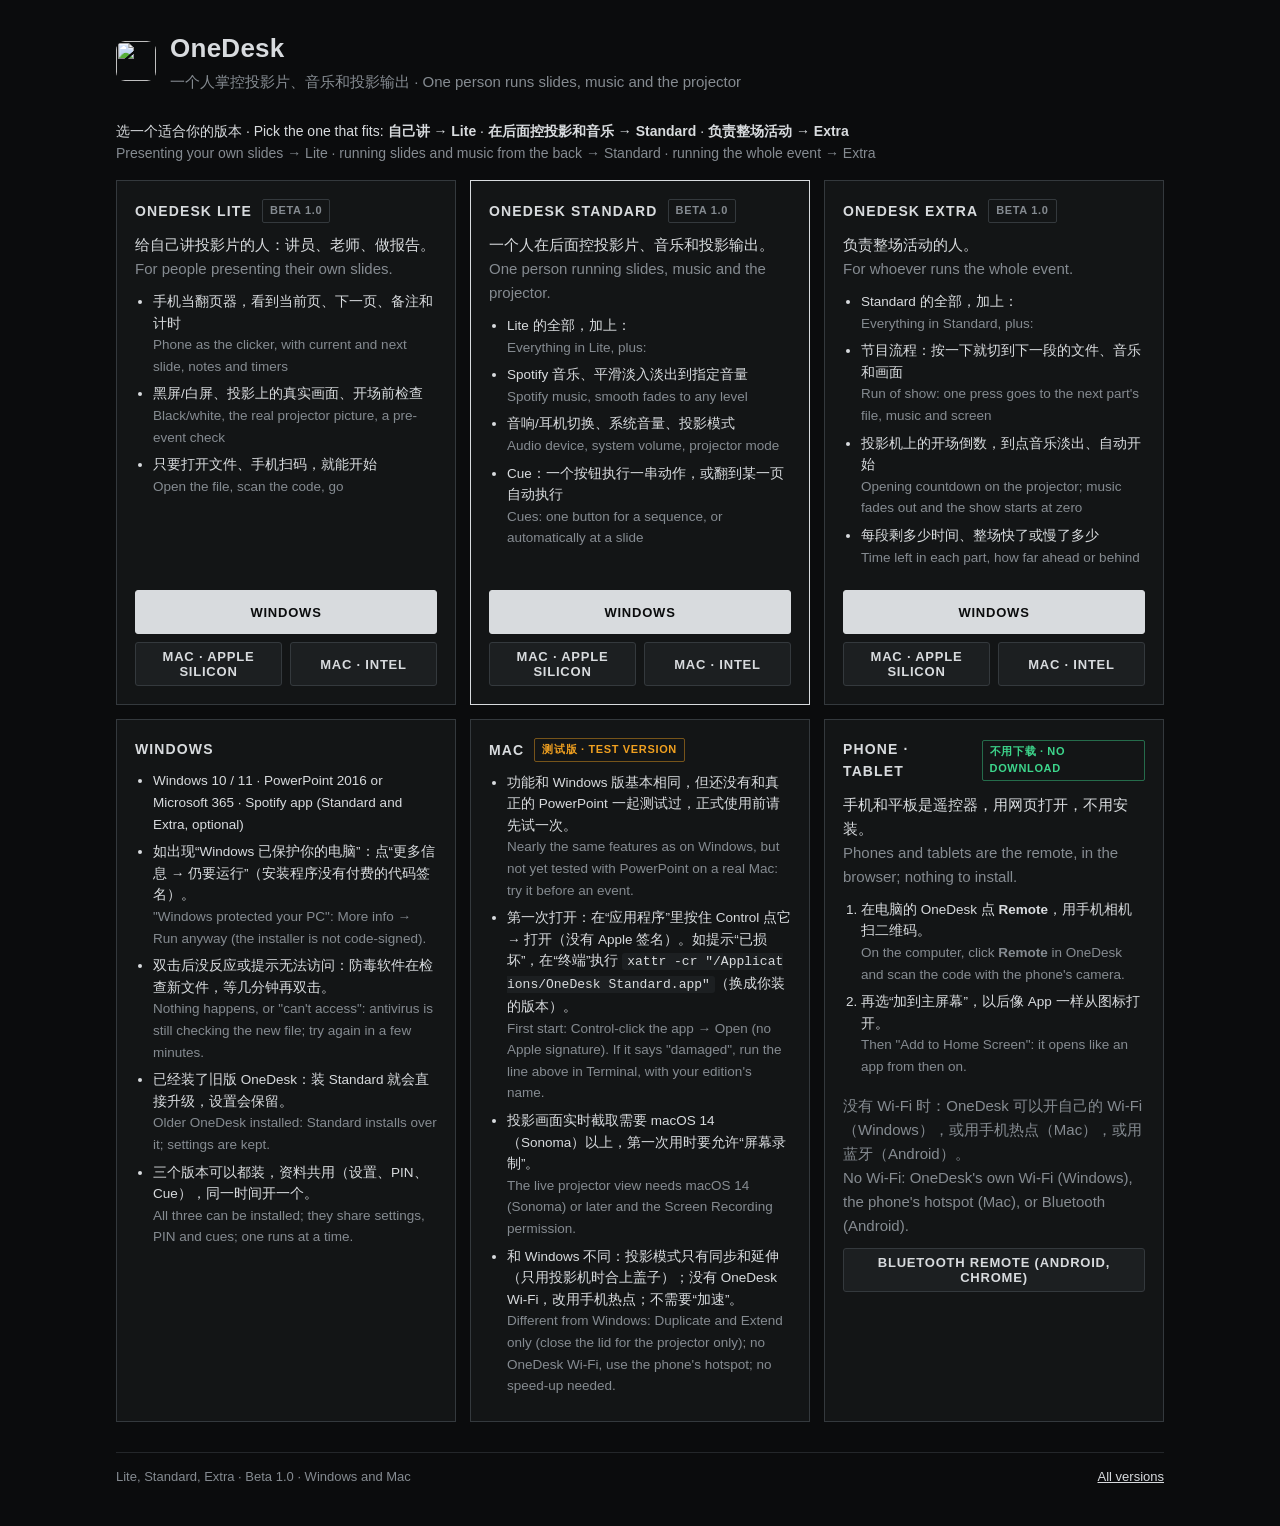
==== index.html @ e912116c "Download page: three editions (Lite, Standard, Extra), Beta 1.0, fixed links to the downloads releas" ====
<!doctype html>
<html lang="zh-Hans">
<head>
  <meta charset="utf-8">
  <meta name="viewport" content="width=device-width, initial-scale=1, viewport-fit=cover">
  <meta name="theme-color" content="#0b0c0d">
  <title>OneDesk · Download</title>
  <meta name="description" content="OneDesk: one person runs PowerPoint, music and the projector from one console. Three editions (Lite, Standard, Extra) for Windows and Mac; phones are the remote.">
  <link rel="icon" type="image/png" href="icons/favicon.png">
  <link rel="apple-touch-icon" href="icons/apple-touch-icon.png">
  <link rel="stylesheet" href="site.css">
</head>
<body>
  <header class="top">
    <img src="icons/icon-192.png" alt="" width="40" height="40">
    <div>
      <h1>OneDesk</h1>
      <p class="dim">一个人掌控投影片、音乐和投影输出 · One person runs slides, music and the projector</p>
    </div>
  </header>

  <main>
    <p class="pick">选一个适合你的版本 · Pick the one that fits: <b>自己讲 → Lite</b> · <b>在后面控投影和音乐 → Standard</b> · <b>负责整场活动 → Extra</b><br>
      <span class="dim">Presenting your own slides → Lite · running slides and music from the back → Standard · running the whole event → Extra</span></p>

    <!-- Fixed links: the "downloads" release always holds each edition's newest files. -->
    <section class="cards three">
      <article class="card">
        <div class="card-h"><h2>OneDesk Lite</h2><span class="tag">Beta 1.0</span></div>
        <p>给自己讲投影片的人：讲员、老师、做报告。<br><span class="dim">For people presenting their own slides.</span></p>
        <ul>
          <li>手机当翻页器，看到当前页、下一页、备注和计时<br><span class="dim">Phone as the clicker, with current and next slide, notes and timers</span></li>
          <li>黑屏/白屏、投影上的真实画面、开场前检查<br><span class="dim">Black/white, the real projector picture, a pre-event check</span></li>
          <li>只要打开文件、手机扫码，就能开始<br><span class="dim">Open the file, scan the code, go</span></li>
        </ul>
        <div class="dl">
          <a class="btn primary" href="https://github.com/ngxu/onedesk/releases/download/downloads/OneDesk-Lite-Setup-Windows.exe">Windows</a>
          <div class="two">
            <a class="btn" href="https://github.com/ngxu/onedesk/releases/download/downloads/OneDesk-Lite-Mac-AppleSilicon.dmg">Mac · Apple silicon</a>
            <a class="btn" href="https://github.com/ngxu/onedesk/releases/download/downloads/OneDesk-Lite-Mac-Intel.dmg">Mac · Intel</a>
          </div>
        </div>
      </article>

      <article class="card main">
        <div class="card-h"><h2>OneDesk Standard</h2><span class="tag">Beta 1.0</span></div>
        <p>一个人在后面控投影片、音乐和投影输出。<br><span class="dim">One person running slides, music and the projector.</span></p>
        <ul>
          <li>Lite 的全部，加上：<br><span class="dim">Everything in Lite, plus:</span></li>
          <li>Spotify 音乐、平滑淡入淡出到指定音量<br><span class="dim">Spotify music, smooth fades to any level</span></li>
          <li>音响/耳机切换、系统音量、投影模式<br><span class="dim">Audio device, system volume, projector mode</span></li>
          <li>Cue：一个按钮执行一串动作，或翻到某一页自动执行<br><span class="dim">Cues: one button for a sequence, or automatically at a slide</span></li>
        </ul>
        <div class="dl">
          <a class="btn primary" href="https://github.com/ngxu/onedesk/releases/download/downloads/OneDesk-Standard-Setup-Windows.exe">Windows</a>
          <div class="two">
            <a class="btn" href="https://github.com/ngxu/onedesk/releases/download/downloads/OneDesk-Standard-Mac-AppleSilicon.dmg">Mac · Apple silicon</a>
            <a class="btn" href="https://github.com/ngxu/onedesk/releases/download/downloads/OneDesk-Standard-Mac-Intel.dmg">Mac · Intel</a>
          </div>
        </div>
      </article>

      <article class="card">
        <div class="card-h"><h2>OneDesk Extra</h2><span class="tag">Beta 1.0</span></div>
        <p>负责整场活动的人。<br><span class="dim">For whoever runs the whole event.</span></p>
        <ul>
          <li>Standard 的全部，加上：<br><span class="dim">Everything in Standard, plus:</span></li>
          <li>节目流程：按一下就切到下一段的文件、音乐和画面<br><span class="dim">Run of show: one press goes to the next part's file, music and screen</span></li>
          <li>投影机上的开场倒数，到点音乐淡出、自动开始<br><span class="dim">Opening countdown on the projector; music fades out and the show starts at zero</span></li>
          <li>每段剩多少时间、整场快了或慢了多少<br><span class="dim">Time left in each part, how far ahead or behind</span></li>
        </ul>
        <div class="dl">
          <a class="btn primary" href="https://github.com/ngxu/onedesk/releases/download/downloads/OneDesk-Extra-Setup-Windows.exe">Windows</a>
          <div class="two">
            <a class="btn" href="https://github.com/ngxu/onedesk/releases/download/downloads/OneDesk-Extra-Mac-AppleSilicon.dmg">Mac · Apple silicon</a>
            <a class="btn" href="https://github.com/ngxu/onedesk/releases/download/downloads/OneDesk-Extra-Mac-Intel.dmg">Mac · Intel</a>
          </div>
        </div>
      </article>
    </section>

    <section class="cards notes">
      <article class="card">
        <div class="card-h"><h2>Windows</h2></div>
        <ul>
          <li>Windows 10 / 11 · PowerPoint 2016 or Microsoft 365 · Spotify app (Standard and Extra, optional)</li>
          <li>如出现“Windows 已保护你的电脑”：点“更多信息 → 仍要运行”（安装程序没有付费的代码签名）。<br><span class="dim">"Windows protected your PC": More info → Run anyway (the installer is not code-signed).</span></li>
          <li>双击后没反应或提示无法访问：防毒软件在检查新文件，等几分钟再双击。<br><span class="dim">Nothing happens, or "can't access": antivirus is still checking the new file; try again in a few minutes.</span></li>
          <li>已经装了旧版 OneDesk：装 Standard 就会直接升级，设置会保留。<br><span class="dim">Older OneDesk installed: Standard installs over it; settings are kept.</span></li>
          <li>三个版本可以都装，资料共用（设置、PIN、Cue），同一时间开一个。<br><span class="dim">All three can be installed; they share settings, PIN and cues; one runs at a time.</span></li>
        </ul>
      </article>

      <article class="card">
        <div class="card-h"><h2>Mac</h2><span class="tag warn">测试版 · Test version</span></div>
        <ul>
          <li>功能和 Windows 版基本相同，但还没有和真正的 PowerPoint 一起测试过，正式使用前请先试一次。<br><span class="dim">Nearly the same features as on Windows, but not yet tested with PowerPoint on a real Mac: try it before an event.</span></li>
          <li>第一次打开：在“应用程序”里按住 Control 点它 → 打开（没有 Apple 签名）。如提示“已损坏”，在“终端”执行 <code>xattr -cr "/Applications/OneDesk Standard.app"</code>（换成你装的版本）。<br><span class="dim">First start: Control-click the app → Open (no Apple signature). If it says "damaged", run the line above in Terminal, with your edition's name.</span></li>
          <li>投影画面实时截取需要 macOS 14（Sonoma）以上，第一次用时要允许“屏幕录制”。<br><span class="dim">The live projector view needs macOS 14 (Sonoma) or later and the Screen Recording permission.</span></li>
          <li>和 Windows 不同：投影模式只有同步和延伸（只用投影机时合上盖子）；没有 OneDesk Wi-Fi，改用手机热点；不需要“加速”。<br><span class="dim">Different from Windows: Duplicate and Extend only (close the lid for the projector only); no OneDesk Wi-Fi, use the phone's hotspot; no speed-up needed.</span></li>
        </ul>
      </article>

      <article class="card">
        <div class="card-h"><h2>Phone · tablet</h2><span class="tag ok">不用下载 · No download</span></div>
        <p>手机和平板是遥控器，用网页打开，不用安装。<br><span class="dim">Phones and tablets are the remote, in the browser; nothing to install.</span></p>
        <ol>
          <li>在电脑的 OneDesk 点 <b>Remote</b>，用手机相机扫二维码。<br><span class="dim">On the computer, click <b>Remote</b> in OneDesk and scan the code with the phone's camera.</span></li>
          <li>再选“加到主屏幕”，以后像 App 一样从图标打开。<br><span class="dim">Then "Add to Home Screen": it opens like an app from then on.</span></li>
        </ol>
        <p class="dim">没有 Wi-Fi 时：OneDesk 可以开自己的 Wi-Fi（Windows），或用手机热点（Mac），或用蓝牙（Android）。<br>No Wi-Fi: OneDesk's own Wi-Fi (Windows), the phone's hotspot (Mac), or Bluetooth (Android).</p>
        <a class="btn" href="remote/">Bluetooth remote (Android, Chrome)</a>
      </article>
    </section>
  </main>

  <footer>
    <span class="dim">Lite, Standard, Extra · Beta 1.0 · Windows and Mac</span>
    <a href="https://github.com/ngxu/onedesk/releases">All versions</a>
  </footer>
</body>
</html>
---- site.css ----
/* OneDesk download page: the console's look (flat, dark, hairlines). */
:root {
  --bg: #0b0c0d; --surface: #131516; --raise: #1c1f21; --raise-hi: #24282b;
  --line: #24272a; --line-hi: #34393d; --text: #d8dbde; --dim: #858b91;
  --green: #3dd68c; --amber: #f0a020; --red: #e5484d;
  --sans: "Segoe UI", "Helvetica Neue", Arial, "PingFang SC", "Microsoft YaHei UI", sans-serif;
  --mono: "Cascadia Mono", Consolas, "SF Mono", Menlo, monospace;
  color-scheme: dark;
}
* { box-sizing: border-box; }
html, body { margin: 0; background: var(--bg); color: var(--text); font: 15px/1.6 var(--sans); }
body { max-width: 1080px; margin: 0 auto; padding: 28px 16px 40px; }
.dim { color: var(--dim); }
code { font-family: var(--mono); font-size: 13px; background: var(--raise); padding: 1px 5px; border-radius: 3px; word-break: break-all; }

.top { display: flex; gap: 14px; align-items: center; margin-bottom: 26px; }
.top img { border-radius: 9px; flex: none; }
.top h1 { margin: 0; font-size: 26px; letter-spacing: .01em; }
.top p { margin: 0; }

.cards { display: grid; grid-template-columns: 1fr 1fr 1fr; gap: 14px; }
.cards.notes { margin-top: 14px; }
.pick { margin: 0 0 16px; font-size: 14px; }
.card .dl { margin-top: auto; display: flex; flex-direction: column; gap: 8px; padding-top: 6px; }
.card { border: 1px solid var(--line-hi); background: var(--surface); padding: 18px; display: flex; flex-direction: column; gap: 10px; min-width: 0; }
.card.main { border-color: var(--text); }
.card-h { display: flex; align-items: center; gap: 10px; }
.card h2 { margin: 0; font-size: 14px; text-transform: uppercase; letter-spacing: .08em; }
.card p { margin: 0; }
.card ul, .card ol { margin: 0; padding-left: 18px; font-size: 13.5px; }
.card li { margin-bottom: 6px; }
.card .two { display: grid; grid-template-columns: 1fr 1fr; gap: 8px; }

.tag { font-size: 11px; font-weight: 700; padding: 2px 7px; border: 1px solid var(--line-hi); border-radius: 2px; color: var(--dim); text-transform: uppercase; letter-spacing: .06em; }
.tag:empty { display: none; }
.tag.ok { color: var(--green); border-color: rgba(61, 214, 140, .45); }
.tag.warn { color: var(--amber); border-color: rgba(240, 160, 32, .45); }

.btn {
  display: inline-flex; align-items: center; justify-content: center; min-height: 44px; padding: 0 14px;
  background: var(--raise); border: 1px solid var(--line-hi); border-radius: 3px; color: var(--text);
  font: 600 13px var(--sans); text-transform: uppercase; letter-spacing: .06em; text-decoration: none; text-align: center;
}
.btn:hover { background: var(--raise-hi); }
.btn.primary { background: var(--text); border-color: var(--text); color: #0b0c0d; }
.btn.primary:hover { background: #fff; }

.about { margin-top: 30px; }
.about h2 { font-size: 13px; text-transform: uppercase; letter-spacing: .08em; color: var(--dim); margin: 0 0 10px; }
.about .grid { list-style: none; padding: 0; margin: 0; display: grid; grid-template-columns: repeat(auto-fill, minmax(300px, 1fr)); gap: 10px; }
.about .grid li { border-top: 1px solid var(--line); padding-top: 8px; font-size: 14px; }

footer { margin-top: 30px; padding-top: 14px; border-top: 1px solid var(--line); display: flex; justify-content: space-between; gap: 12px; flex-wrap: wrap; font-size: 13px; }
footer a { color: var(--text); }

@media (max-width: 860px) {
  .cards { grid-template-columns: 1fr; }
}
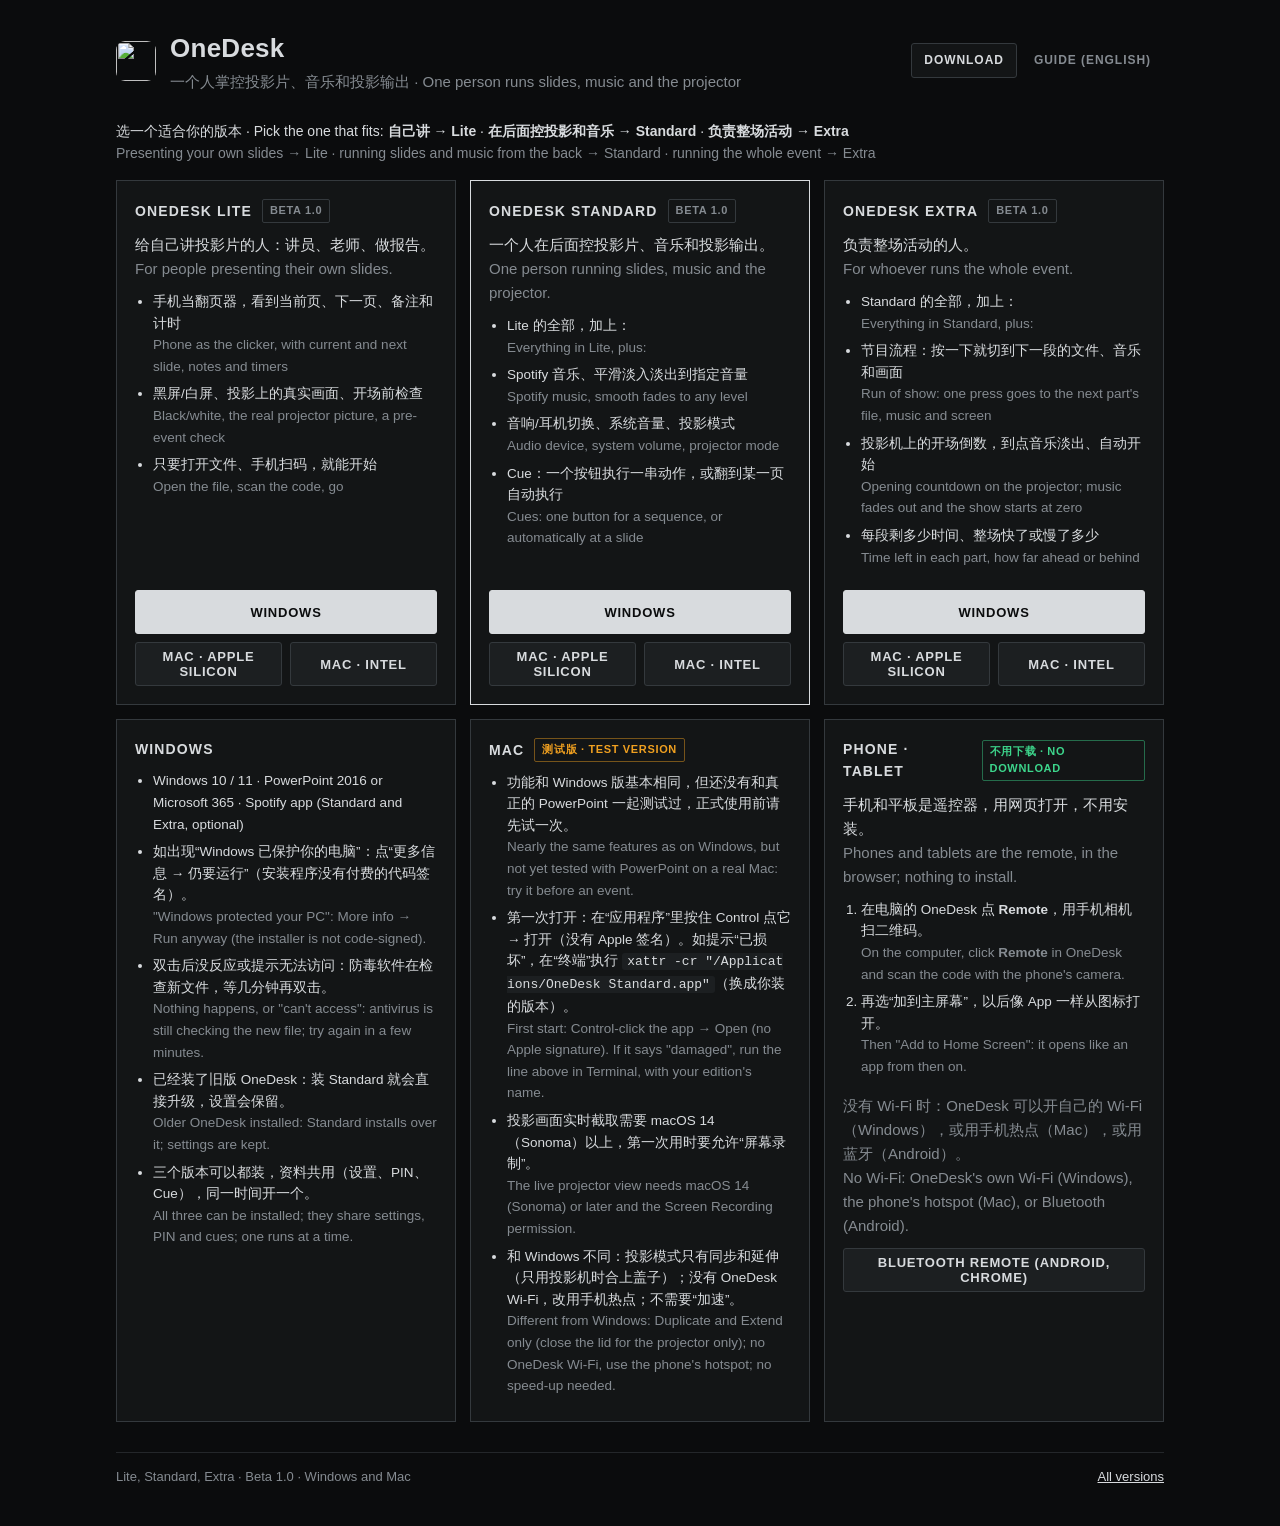
==== commit 46cda085: "English guide with screenshots and the explainer video; Guide link on the download page Co-Authored-" ====
--- a/index.html
+++ b/index.html
@@ -17,6 +17,7 @@
       <h1>OneDesk</h1>
       <p class="dim">一个人掌控投影片、音乐和投影输出 · One person runs slides, music and the projector</p>
     </div>
+    <nav class="topnav"><a href="./" aria-current="page">Download</a><a href="guide/">Guide (English)</a></nav>
   </header>
 
   <main>
--- a/site.css
+++ b/site.css
@@ -56,3 +56,62 @@
 @media (max-width: 860px) {
   .cards { grid-template-columns: 1fr; }
 }
+
+/* ---------- top navigation (download page and guide) ---------- */
+.top { flex-wrap: wrap; }
+.topnav { margin-left: auto; display: flex; gap: 4px; }
+.topnav a {
+  color: var(--dim); text-decoration: none; font-size: 12px; font-weight: 700; text-transform: uppercase; letter-spacing: .08em;
+  padding: 7px 12px; border: 1px solid transparent; border-radius: 3px;
+}
+.topnav a:hover { color: var(--text); border-color: var(--line-hi); }
+.topnav a[aria-current] { color: var(--text); border-color: var(--line-hi); background: var(--surface); }
+
+/* ---------- guide ---------- */
+.guide main { max-width: 1000px; }
+.guide a { color: #9cc8f5; }
+.guide .btn, .guide .topnav a { color: inherit; }
+.guide .btn.primary { color: #0b0c0d; }
+.hero { display: grid; grid-template-columns: 1.4fr 1fr; gap: 22px; align-items: center; margin-bottom: 22px; }
+.hero video { width: 100%; aspect-ratio: 16 / 9; background: #000; border: 1px solid var(--line-hi); display: block; }
+.hero p { margin: 0 0 12px; }
+.lead { font-size: 16.5px; }
+.toc { display: flex; flex-wrap: wrap; gap: 6px; padding: 12px 0 16px; border-bottom: 1px solid var(--line); margin-bottom: 8px; position: sticky; top: 0; background: var(--bg); z-index: 2; }
+.toc a { color: var(--text); text-decoration: none; font-size: 13px; padding: 4px 9px; border: 1px solid var(--line-hi); border-radius: 3px; background: var(--surface); }
+.toc a:hover { border-color: var(--text); }
+.guide section { padding: 26px 0 6px; scroll-margin-top: 64px; }
+.guide h2 { font-size: 20px; margin: 0 0 12px; display: flex; align-items: center; gap: 10px; flex-wrap: wrap; }
+.guide h3 { font-size: 15px; margin: 14px 0 8px; display: flex; align-items: center; gap: 8px; }
+.guide section p { margin: 0 0 12px; }
+.guide section ul, .guide section ol { margin: 0 0 12px; padding-left: 22px; }
+.guide section li { margin-bottom: 6px; }
+.guide figure { margin: 14px 0 16px; }
+.guide figure img { width: 100%; height: auto; display: block; border: 1px solid var(--line-hi); }
+.guide figcaption { font-size: 13px; color: var(--dim); margin-top: 6px; }
+.annotated .shot { position: relative; }
+.pin {
+  position: absolute; transform: translate(-50%, -50%); min-width: 26px; height: 26px; padding: 0 6px;
+  display: grid; place-items: center; border-radius: 13px; background: var(--amber); color: #0b0c0d;
+  font: 700 13px var(--sans); box-shadow: 0 0 0 3px rgba(11, 12, 13, .85);
+}
+.legend { columns: 2; column-gap: 28px; }
+.legend li { break-inside: avoid; }
+.cols { display: grid; grid-template-columns: 1fr 1fr; gap: 26px; }
+.cols.media-right { grid-template-columns: 1fr 280px; align-items: start; }
+.guide figure.phone { margin: 0; }
+.guide figure.phone img { border-radius: 14px; }
+.table-wrap { overflow-x: auto; margin: 6px 0 14px; }
+.guide table { border-collapse: collapse; width: 100%; font-size: 14px; }
+.guide th, .guide td { text-align: left; vertical-align: top; padding: 8px 10px; border-bottom: 1px solid var(--line); }
+.guide th { font-size: 12px; text-transform: uppercase; letter-spacing: .06em; color: var(--dim); border-bottom-color: var(--line-hi); }
+.guide td:first-child { color: var(--dim); }
+.guide table.keys td:first-child { font-family: var(--mono); color: var(--text); white-space: nowrap; width: 40%; }
+.faq dt { font-weight: 700; margin-top: 14px; }
+.faq dd { margin: 4px 0 0; color: var(--text); }
+
+@media (max-width: 860px) {
+  .hero, .cols, .cols.media-right { grid-template-columns: 1fr; }
+  .legend { columns: 1; }
+  .guide figure.phone { max-width: 300px; }
+  .pin { min-width: 20px; height: 20px; font-size: 11px; box-shadow: 0 0 0 2px rgba(11, 12, 13, .85); }
+}
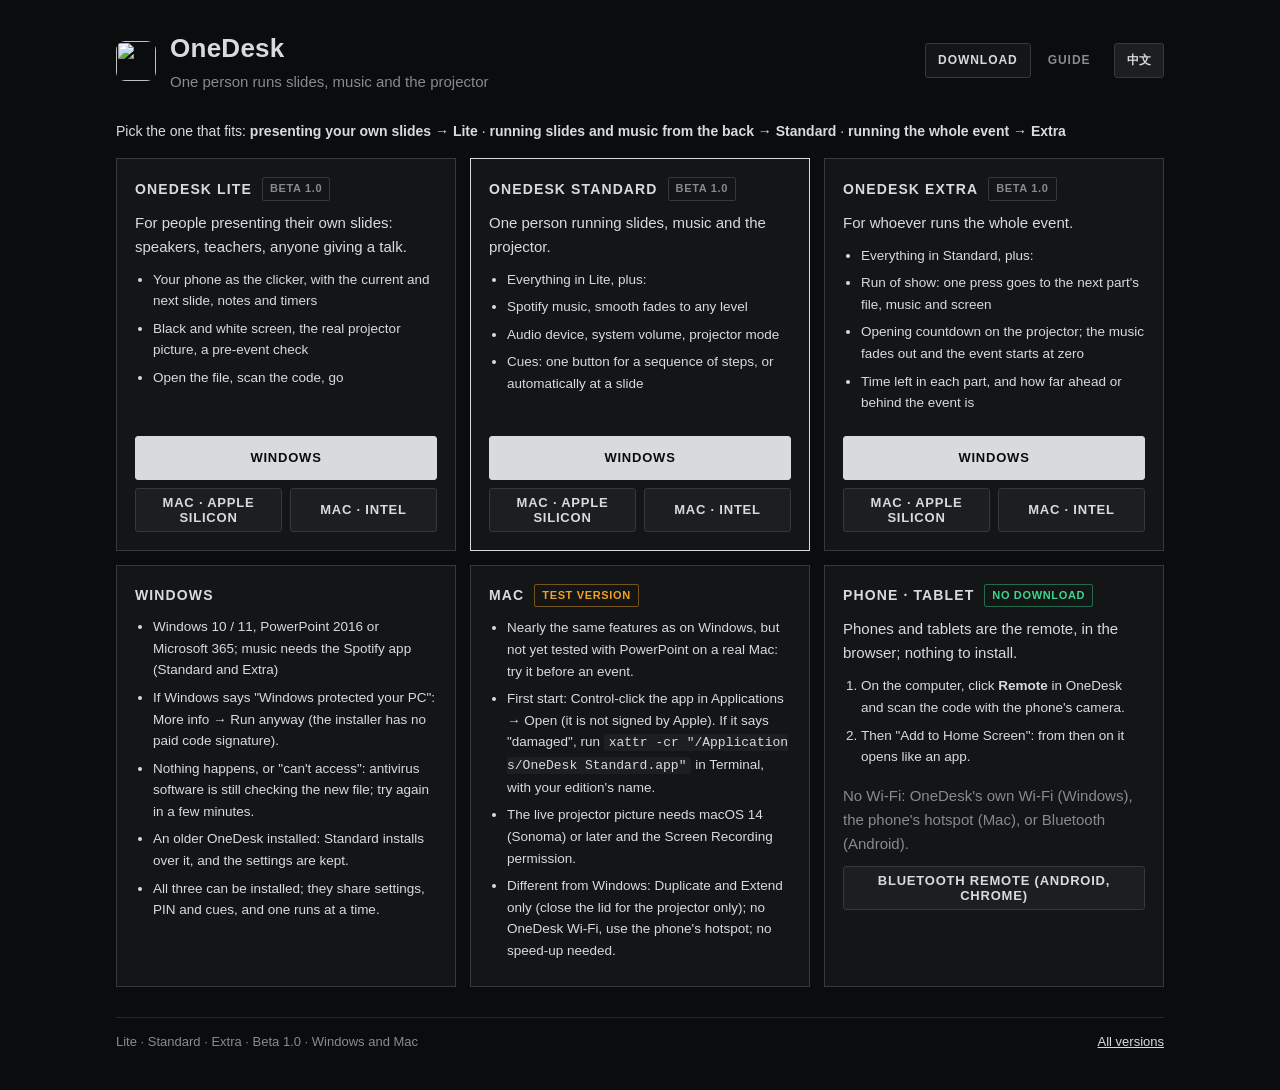
==== commit d8ca0860: "Language button (中文 / English) on the download page and the guide; Chinese guide; phone layout fixes" ====
--- a/index.html
+++ b/index.html
@@ -9,30 +9,37 @@
   <link rel="icon" type="image/png" href="icons/favicon.png">
   <link rel="apple-touch-icon" href="icons/apple-touch-icon.png">
   <link rel="stylesheet" href="site.css">
+  <script src="lang.js"></script>
 </head>
 <body>
   <header class="top">
     <img src="icons/icon-192.png" alt="" width="40" height="40">
     <div>
       <h1>OneDesk</h1>
-      <p class="dim">一个人掌控投影片、音乐和投影输出 · One person runs slides, music and the projector</p>
+      <p class="dim"><span class="zh">一个人掌控投影片、音乐和投影输出</span><span class="en">One person runs slides, music and the projector</span></p>
     </div>
-    <nav class="topnav"><a href="./" aria-current="page">Download</a><a href="guide/">Guide (English)</a></nav>
+    <nav class="topnav">
+      <a href="./" aria-current="page"><span class="zh">下载</span><span class="en">Download</span></a>
+      <a href="guide/" data-guide="guide/"><span class="zh">使用说明</span><span class="en">Guide</span></a>
+      <button class="langbtn" type="button" data-lang-toggle>English</button>
+    </nav>
   </header>
 
   <main>
-    <p class="pick">选一个适合你的版本 · Pick the one that fits: <b>自己讲 → Lite</b> · <b>在后面控投影和音乐 → Standard</b> · <b>负责整场活动 → Extra</b><br>
-      <span class="dim">Presenting your own slides → Lite · running slides and music from the back → Standard · running the whole event → Extra</span></p>
+    <p class="pick">
+      <span class="zh">选一个适合你的版本：<b>自己讲 → Lite</b> · <b>在后面控投影和音乐 → Standard</b> · <b>负责整场活动 → Extra</b></span>
+      <span class="en">Pick the one that fits: <b>presenting your own slides → Lite</b> · <b>running slides and music from the back → Standard</b> · <b>running the whole event → Extra</b></span>
+    </p>
 
     <!-- Fixed links: the "downloads" release always holds each edition's newest files. -->
     <section class="cards three">
       <article class="card">
         <div class="card-h"><h2>OneDesk Lite</h2><span class="tag">Beta 1.0</span></div>
-        <p>给自己讲投影片的人：讲员、老师、做报告。<br><span class="dim">For people presenting their own slides.</span></p>
+        <p><span class="zh">给自己讲投影片的人：讲员、老师、做报告的人。</span><span class="en">For people presenting their own slides: speakers, teachers, anyone giving a talk.</span></p>
         <ul>
-          <li>手机当翻页器，看到当前页、下一页、备注和计时<br><span class="dim">Phone as the clicker, with current and next slide, notes and timers</span></li>
-          <li>黑屏/白屏、投影上的真实画面、开场前检查<br><span class="dim">Black/white, the real projector picture, a pre-event check</span></li>
-          <li>只要打开文件、手机扫码，就能开始<br><span class="dim">Open the file, scan the code, go</span></li>
+          <li><span class="zh">手机当翻页器，看到当前页、下一页、备注和计时</span><span class="en">Your phone as the clicker, with the current and next slide, notes and timers</span></li>
+          <li><span class="zh">黑屏/白屏、投影上的真实画面、开场前检查</span><span class="en">Black and white screen, the real projector picture, a pre-event check</span></li>
+          <li><span class="zh">只要打开文件、手机扫码，就能开始</span><span class="en">Open the file, scan the code, go</span></li>
         </ul>
         <div class="dl">
           <a class="btn primary" href="https://github.com/ngxu/onedesk/releases/download/downloads/OneDesk-Lite-Setup-Windows.exe">Windows</a>
@@ -45,12 +52,12 @@
 
       <article class="card main">
         <div class="card-h"><h2>OneDesk Standard</h2><span class="tag">Beta 1.0</span></div>
-        <p>一个人在后面控投影片、音乐和投影输出。<br><span class="dim">One person running slides, music and the projector.</span></p>
+        <p><span class="zh">一个人在后面控投影片、音乐和投影输出。</span><span class="en">One person running slides, music and the projector.</span></p>
         <ul>
-          <li>Lite 的全部，加上：<br><span class="dim">Everything in Lite, plus:</span></li>
-          <li>Spotify 音乐、平滑淡入淡出到指定音量<br><span class="dim">Spotify music, smooth fades to any level</span></li>
-          <li>音响/耳机切换、系统音量、投影模式<br><span class="dim">Audio device, system volume, projector mode</span></li>
-          <li>Cue：一个按钮执行一串动作，或翻到某一页自动执行<br><span class="dim">Cues: one button for a sequence, or automatically at a slide</span></li>
+          <li><span class="zh">Lite 的全部，加上：</span><span class="en">Everything in Lite, plus:</span></li>
+          <li><span class="zh">Spotify 音乐、平滑淡入淡出到指定音量</span><span class="en">Spotify music, smooth fades to any level</span></li>
+          <li><span class="zh">音响/耳机切换、系统音量、投影模式</span><span class="en">Audio device, system volume, projector mode</span></li>
+          <li><span class="zh">Cue：一个按钮执行一串动作，或翻到某一页自动执行</span><span class="en">Cues: one button for a sequence of steps, or automatically at a slide</span></li>
         </ul>
         <div class="dl">
           <a class="btn primary" href="https://github.com/ngxu/onedesk/releases/download/downloads/OneDesk-Standard-Setup-Windows.exe">Windows</a>
@@ -63,12 +70,12 @@
 
       <article class="card">
         <div class="card-h"><h2>OneDesk Extra</h2><span class="tag">Beta 1.0</span></div>
-        <p>负责整场活动的人。<br><span class="dim">For whoever runs the whole event.</span></p>
+        <p><span class="zh">负责整场活动的人。</span><span class="en">For whoever runs the whole event.</span></p>
         <ul>
-          <li>Standard 的全部，加上：<br><span class="dim">Everything in Standard, plus:</span></li>
-          <li>节目流程：按一下就切到下一段的文件、音乐和画面<br><span class="dim">Run of show: one press goes to the next part's file, music and screen</span></li>
-          <li>投影机上的开场倒数，到点音乐淡出、自动开始<br><span class="dim">Opening countdown on the projector; music fades out and the show starts at zero</span></li>
-          <li>每段剩多少时间、整场快了或慢了多少<br><span class="dim">Time left in each part, how far ahead or behind</span></li>
+          <li><span class="zh">Standard 的全部，加上：</span><span class="en">Everything in Standard, plus:</span></li>
+          <li><span class="zh">节目流程：按一下就切到下一段的文件、音乐和画面</span><span class="en">Run of show: one press goes to the next part's file, music and screen</span></li>
+          <li><span class="zh">投影机上的开场倒数，到点音乐淡出、自动开始</span><span class="en">Opening countdown on the projector; the music fades out and the event starts at zero</span></li>
+          <li><span class="zh">每段剩多少时间、整场快了或慢了多少</span><span class="en">Time left in each part, and how far ahead or behind the event is</span></li>
         </ul>
         <div class="dl">
           <a class="btn primary" href="https://github.com/ngxu/onedesk/releases/download/downloads/OneDesk-Extra-Setup-Windows.exe">Windows</a>
@@ -84,40 +91,40 @@
       <article class="card">
         <div class="card-h"><h2>Windows</h2></div>
         <ul>
-          <li>Windows 10 / 11 · PowerPoint 2016 or Microsoft 365 · Spotify app (Standard and Extra, optional)</li>
-          <li>如出现“Windows 已保护你的电脑”：点“更多信息 → 仍要运行”（安装程序没有付费的代码签名）。<br><span class="dim">"Windows protected your PC": More info → Run anyway (the installer is not code-signed).</span></li>
-          <li>双击后没反应或提示无法访问：防毒软件在检查新文件，等几分钟再双击。<br><span class="dim">Nothing happens, or "can't access": antivirus is still checking the new file; try again in a few minutes.</span></li>
-          <li>已经装了旧版 OneDesk：装 Standard 就会直接升级，设置会保留。<br><span class="dim">Older OneDesk installed: Standard installs over it; settings are kept.</span></li>
-          <li>三个版本可以都装，资料共用（设置、PIN、Cue），同一时间开一个。<br><span class="dim">All three can be installed; they share settings, PIN and cues; one runs at a time.</span></li>
+          <li><span class="zh">Windows 10 / 11、PowerPoint 2016 或 Microsoft 365；放音乐需要 Spotify 应用（Standard 和 Extra）</span><span class="en">Windows 10 / 11, PowerPoint 2016 or Microsoft 365; music needs the Spotify app (Standard and Extra)</span></li>
+          <li><span class="zh">如出现“Windows 已保护你的电脑”：点“更多信息 → 仍要运行”（安装程序没有付费的代码签名）。</span><span class="en">If Windows says "Windows protected your PC": More info → Run anyway (the installer has no paid code signature).</span></li>
+          <li><span class="zh">双击后没反应或提示无法访问：防毒软件还在检查新文件，等几分钟再双击。</span><span class="en">Nothing happens, or "can't access": antivirus software is still checking the new file; try again in a few minutes.</span></li>
+          <li><span class="zh">已经装了旧版 OneDesk：装 Standard 就会直接升级，设置会保留。</span><span class="en">An older OneDesk installed: Standard installs over it, and the settings are kept.</span></li>
+          <li><span class="zh">三个版本可以都装，资料共用（设置、PIN、Cue），同一时间开一个。</span><span class="en">All three can be installed; they share settings, PIN and cues, and one runs at a time.</span></li>
         </ul>
       </article>
 
       <article class="card">
-        <div class="card-h"><h2>Mac</h2><span class="tag warn">测试版 · Test version</span></div>
+        <div class="card-h"><h2>Mac</h2><span class="tag warn"><span class="zh">测试版</span><span class="en">Test version</span></span></div>
         <ul>
-          <li>功能和 Windows 版基本相同，但还没有和真正的 PowerPoint 一起测试过，正式使用前请先试一次。<br><span class="dim">Nearly the same features as on Windows, but not yet tested with PowerPoint on a real Mac: try it before an event.</span></li>
-          <li>第一次打开：在“应用程序”里按住 Control 点它 → 打开（没有 Apple 签名）。如提示“已损坏”，在“终端”执行 <code>xattr -cr "/Applications/OneDesk Standard.app"</code>（换成你装的版本）。<br><span class="dim">First start: Control-click the app → Open (no Apple signature). If it says "damaged", run the line above in Terminal, with your edition's name.</span></li>
-          <li>投影画面实时截取需要 macOS 14（Sonoma）以上，第一次用时要允许“屏幕录制”。<br><span class="dim">The live projector view needs macOS 14 (Sonoma) or later and the Screen Recording permission.</span></li>
-          <li>和 Windows 不同：投影模式只有同步和延伸（只用投影机时合上盖子）；没有 OneDesk Wi-Fi，改用手机热点；不需要“加速”。<br><span class="dim">Different from Windows: Duplicate and Extend only (close the lid for the projector only); no OneDesk Wi-Fi, use the phone's hotspot; no speed-up needed.</span></li>
+          <li><span class="zh">功能和 Windows 版基本相同，但还没有和真正的 PowerPoint 一起测试过，正式使用前请先试一次。</span><span class="en">Nearly the same features as on Windows, but not yet tested with PowerPoint on a real Mac: try it before an event.</span></li>
+          <li><span class="zh">第一次打开：在“应用程序”里按住 Control 点它 → 打开（没有 Apple 签名）。如提示“已损坏”，在“终端”执行 <code>xattr -cr "/Applications/OneDesk Standard.app"</code>（换成你装的版本）。</span><span class="en">First start: Control-click the app in Applications → Open (it is not signed by Apple). If it says "damaged", run <code>xattr -cr "/Applications/OneDesk Standard.app"</code> in Terminal, with your edition's name.</span></li>
+          <li><span class="zh">投影画面实时截取需要 macOS 14（Sonoma）以上，第一次用时要允许“屏幕录制”。</span><span class="en">The live projector picture needs macOS 14 (Sonoma) or later and the Screen Recording permission.</span></li>
+          <li><span class="zh">和 Windows 不同：投影模式只有同步和延伸（只用投影机时合上盖子）；没有 OneDesk Wi-Fi，改用手机热点；不需要“加速”。</span><span class="en">Different from Windows: Duplicate and Extend only (close the lid for the projector only); no OneDesk Wi-Fi, use the phone's hotspot; no speed-up needed.</span></li>
         </ul>
       </article>
 
       <article class="card">
-        <div class="card-h"><h2>Phone · tablet</h2><span class="tag ok">不用下载 · No download</span></div>
-        <p>手机和平板是遥控器，用网页打开，不用安装。<br><span class="dim">Phones and tablets are the remote, in the browser; nothing to install.</span></p>
+        <div class="card-h"><h2><span class="zh">手机 · 平板</span><span class="en">Phone · tablet</span></h2><span class="tag ok"><span class="zh">不用下载</span><span class="en">No download</span></span></div>
+        <p><span class="zh">手机和平板是遥控器，用网页打开，不用安装。</span><span class="en">Phones and tablets are the remote, in the browser; nothing to install.</span></p>
         <ol>
-          <li>在电脑的 OneDesk 点 <b>Remote</b>，用手机相机扫二维码。<br><span class="dim">On the computer, click <b>Remote</b> in OneDesk and scan the code with the phone's camera.</span></li>
-          <li>再选“加到主屏幕”，以后像 App 一样从图标打开。<br><span class="dim">Then "Add to Home Screen": it opens like an app from then on.</span></li>
+          <li><span class="zh">在电脑的 OneDesk 点 <b>Remote</b>，用手机相机扫二维码。</span><span class="en">On the computer, click <b>Remote</b> in OneDesk and scan the code with the phone's camera.</span></li>
+          <li><span class="zh">再选“加到主屏幕”，以后像 App 一样从图标打开。</span><span class="en">Then "Add to Home Screen": from then on it opens like an app.</span></li>
         </ol>
-        <p class="dim">没有 Wi-Fi 时：OneDesk 可以开自己的 Wi-Fi（Windows），或用手机热点（Mac），或用蓝牙（Android）。<br>No Wi-Fi: OneDesk's own Wi-Fi (Windows), the phone's hotspot (Mac), or Bluetooth (Android).</p>
-        <a class="btn" href="remote/">Bluetooth remote (Android, Chrome)</a>
+        <p class="dim"><span class="zh">没有 Wi-Fi 时：OneDesk 可以开自己的 Wi-Fi（Windows），或用手机热点（Mac），或用蓝牙（Android）。</span><span class="en">No Wi-Fi: OneDesk's own Wi-Fi (Windows), the phone's hotspot (Mac), or Bluetooth (Android).</span></p>
+        <a class="btn" href="remote/"><span class="zh">蓝牙遥控（Android、Chrome）</span><span class="en">Bluetooth remote (Android, Chrome)</span></a>
       </article>
     </section>
   </main>
 
   <footer>
-    <span class="dim">Lite, Standard, Extra · Beta 1.0 · Windows and Mac</span>
-    <a href="https://github.com/ngxu/onedesk/releases">All versions</a>
+    <span class="dim">Lite · Standard · Extra · Beta 1.0 · Windows <span class="zh">和</span><span class="en">and</span> Mac</span>
+    <a href="https://github.com/ngxu/onedesk/releases"><span class="zh">所有版本</span><span class="en">All versions</span></a>
   </footer>
 </body>
 </html>
--- a/site.css
+++ b/site.css
@@ -57,8 +57,17 @@
   .cards { grid-template-columns: 1fr; }
 }
 
+/* ---------- language: one at a time (lang.js sets the class on <html>) ---------- */
+html.lang-zh .en, html.lang-en .zh { display: none !important; }
+.langbtn {
+  font: 700 12px var(--sans); text-transform: none; letter-spacing: .02em; color: var(--text); cursor: pointer;
+  padding: 7px 12px; margin-left: 6px; background: var(--raise); border: 1px solid var(--line-hi); border-radius: 3px;
+}
+.langbtn:hover { background: var(--raise-hi); }
+
 /* ---------- top navigation (download page and guide) ---------- */
 .top { flex-wrap: wrap; }
+.top > div { flex: 1 1 220px; min-width: 0; } /* the title stays beside the icon on a phone */
 .topnav { margin-left: auto; display: flex; gap: 4px; }
 .topnav a {
   color: var(--dim); text-decoration: none; font-size: 12px; font-weight: 700; text-transform: uppercase; letter-spacing: .08em;
@@ -75,6 +84,7 @@
 .hero { display: grid; grid-template-columns: 1.4fr 1fr; gap: 22px; align-items: center; margin-bottom: 22px; }
 .hero video { width: 100%; aspect-ratio: 16 / 9; background: #000; border: 1px solid var(--line-hi); display: block; }
 .hero p { margin: 0 0 12px; }
+.hero p.small { font-size: 12.5px; margin: 6px 0 0; }
 .lead { font-size: 16.5px; }
 .toc { display: flex; flex-wrap: wrap; gap: 6px; padding: 12px 0 16px; border-bottom: 1px solid var(--line); margin-bottom: 8px; position: sticky; top: 0; background: var(--bg); z-index: 2; }
 .toc a { color: var(--text); text-decoration: none; font-size: 13px; padding: 4px 9px; border: 1px solid var(--line-hi); border-radius: 3px; background: var(--surface); }
@@ -112,6 +122,11 @@
 @media (max-width: 860px) {
   .hero, .cols, .cols.media-right { grid-template-columns: 1fr; }
   .legend { columns: 1; }
+  /* contents: one row that scrolls sideways, so it doesn't cover the page */
+  .toc { flex-wrap: nowrap; overflow-x: auto; scrollbar-width: none; padding: 10px 0; }
+  .toc::-webkit-scrollbar { display: none; }
+  .toc a { flex: none; }
+  .guide section { scroll-margin-top: 58px; }
   .guide figure.phone { max-width: 300px; }
   .pin { min-width: 20px; height: 20px; font-size: 11px; box-shadow: 0 0 0 2px rgba(11, 12, 13, .85); }
 }
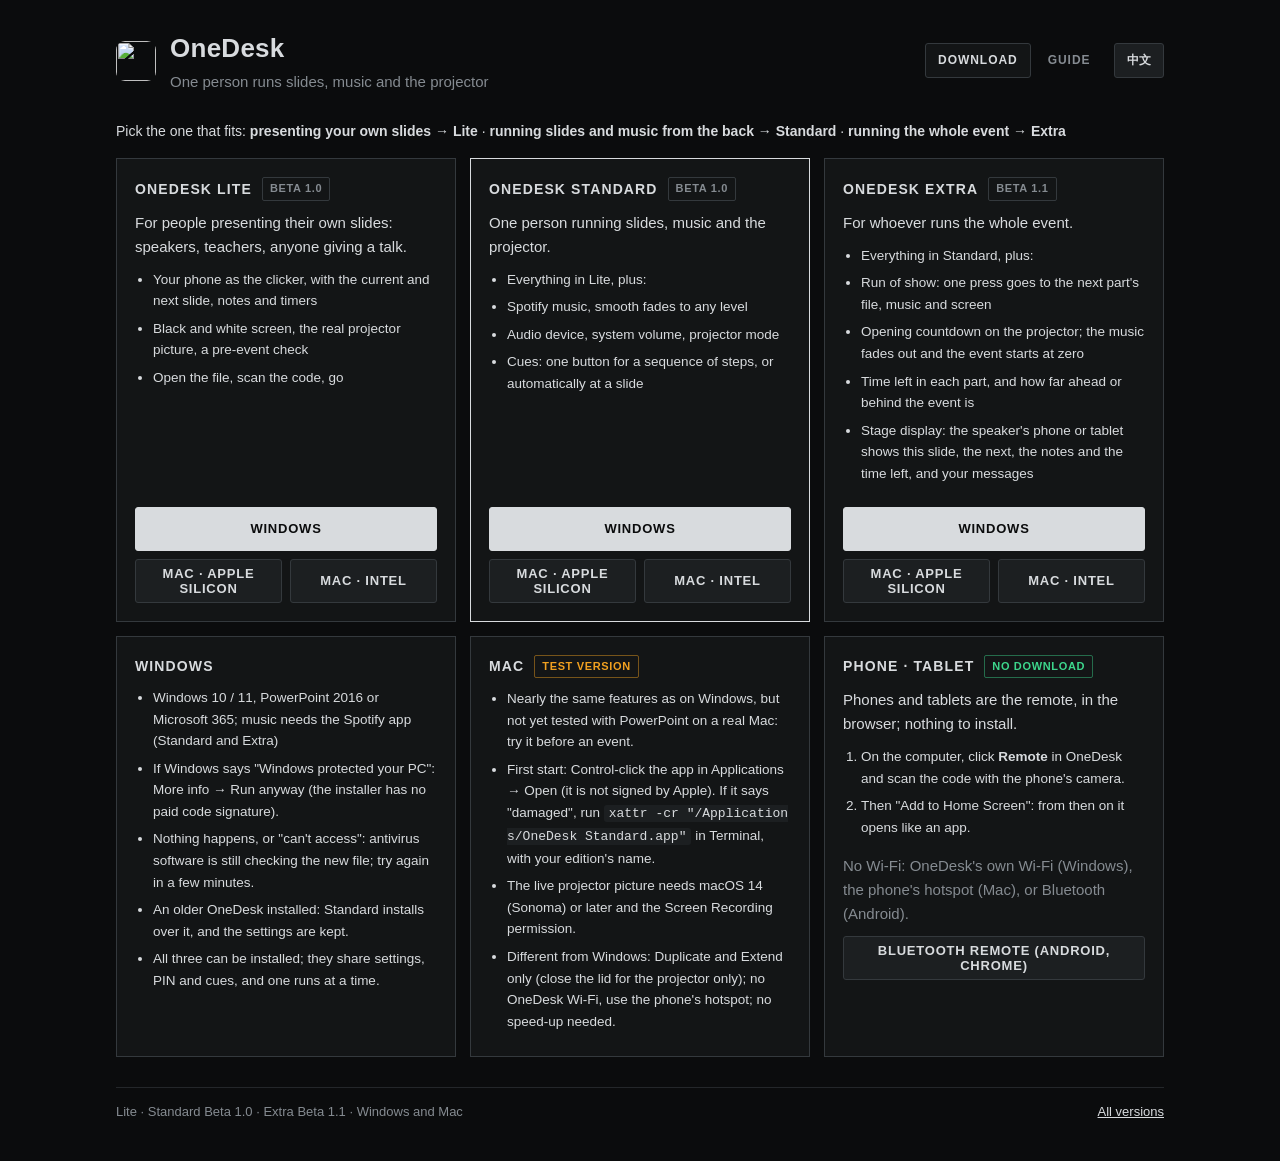
==== commit b4877df8: "Extra Beta 1.1: stage display on the download page and in both guides Co-Authored-By: Claude Opus 5." ====
--- a/index.html
+++ b/index.html
@@ -69,13 +69,14 @@
       </article>
 
       <article class="card">
-        <div class="card-h"><h2>OneDesk Extra</h2><span class="tag">Beta 1.0</span></div>
+        <div class="card-h"><h2>OneDesk Extra</h2><span class="tag">Beta 1.1</span></div>
         <p><span class="zh">负责整场活动的人。</span><span class="en">For whoever runs the whole event.</span></p>
         <ul>
           <li><span class="zh">Standard 的全部，加上：</span><span class="en">Everything in Standard, plus:</span></li>
           <li><span class="zh">节目流程：按一下就切到下一段的文件、音乐和画面</span><span class="en">Run of show: one press goes to the next part's file, music and screen</span></li>
           <li><span class="zh">投影机上的开场倒数，到点音乐淡出、自动开始</span><span class="en">Opening countdown on the projector; the music fades out and the event starts at zero</span></li>
           <li><span class="zh">每段剩多少时间、整场快了或慢了多少</span><span class="en">Time left in each part, and how far ahead or behind the event is</span></li>
+          <li><span class="zh">讲台提示屏：讲员的手机/平板看到这一页、下一页、备注和剩余时间，还能收到你发的讯息</span><span class="en">Stage display: the speaker's phone or tablet shows this slide, the next, the notes and the time left, and your messages</span></li>
         </ul>
         <div class="dl">
           <a class="btn primary" href="https://github.com/ngxu/onedesk/releases/download/downloads/OneDesk-Extra-Setup-Windows.exe">Windows</a>
@@ -123,7 +124,7 @@
   </main>
 
   <footer>
-    <span class="dim">Lite · Standard · Extra · Beta 1.0 · Windows <span class="zh">和</span><span class="en">and</span> Mac</span>
+    <span class="dim">Lite · Standard Beta 1.0 · Extra Beta 1.1 · Windows <span class="zh">和</span><span class="en">and</span> Mac</span>
     <a href="https://github.com/ngxu/onedesk/releases"><span class="zh">所有版本</span><span class="en">All versions</span></a>
   </footer>
 </body>
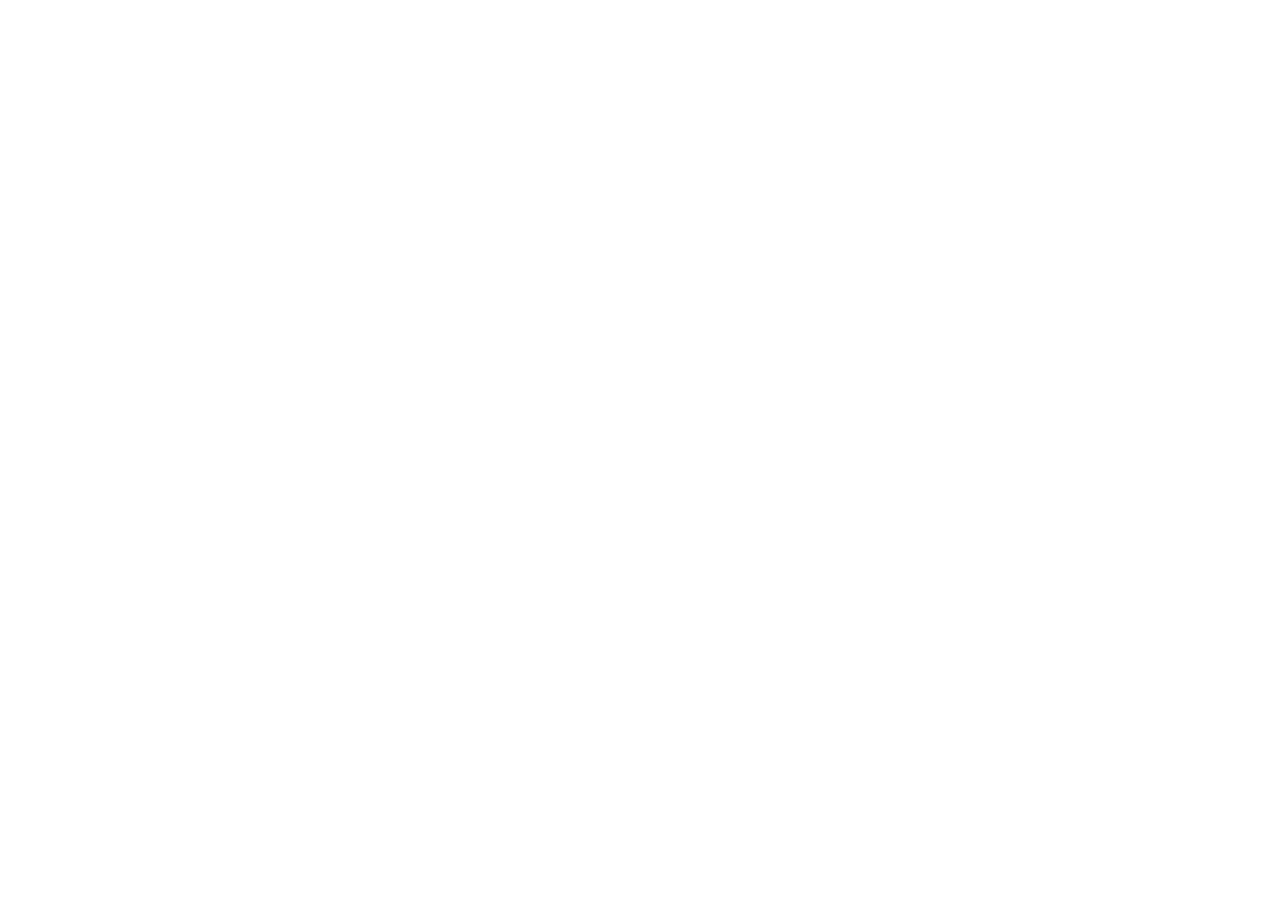
==== commit 282a8cf4: "OneDesk is now Stagio: pages forward to ngxu.github.io/stagio (remote/ stays for OneDesk installs) C" ====
--- a/index.html
+++ b/index.html
@@ -1,131 +1,25 @@
 <!doctype html>
-<html lang="zh-Hans">
+<html lang="en">
 <head>
   <meta charset="utf-8">
-  <meta name="viewport" content="width=device-width, initial-scale=1, viewport-fit=cover">
-  <meta name="theme-color" content="#0b0c0d">
-  <title>OneDesk · Download</title>
-  <meta name="description" content="OneDesk: one person runs PowerPoint, music and the projector from one console. Three editions (Lite, Standard, Extra) for Windows and Mac; phones are the remote.">
+  <meta name="viewport" content="width=device-width, initial-scale=1">
+  <title>OneDesk is now Stagio</title>
+  <link rel="canonical" href="https://ngxu.github.io/stagio/">
+  <meta http-equiv="refresh" content="0; url=https://ngxu.github.io/stagio/">
   <link rel="icon" type="image/png" href="icons/favicon.png">
-  <link rel="apple-touch-icon" href="icons/apple-touch-icon.png">
-  <link rel="stylesheet" href="site.css">
-  <script src="lang.js"></script>
+  <style>
+    body { margin: 0; min-height: 100vh; display: grid; place-items: center; background: #0b0c0d; color: #e8eaed;
+      font: 16px/1.5 "Segoe UI", system-ui, -apple-system, sans-serif; padding: 0 16px; }
+    a { color: #f5a524; }
+    p { margin: .4em 0; }
+  </style>
+  <script>location.replace("https://ngxu.github.io/stagio/" + location.hash);</script>
 </head>
 <body>
-  <header class="top">
-    <img src="icons/icon-192.png" alt="" width="40" height="40">
-    <div>
-      <h1>OneDesk</h1>
-      <p class="dim"><span class="zh">一个人掌控投影片、音乐和投影输出</span><span class="en">One person runs slides, music and the projector</span></p>
-    </div>
-    <nav class="topnav">
-      <a href="./" aria-current="page"><span class="zh">下载</span><span class="en">Download</span></a>
-      <a href="guide/" data-guide="guide/"><span class="zh">使用说明</span><span class="en">Guide</span></a>
-      <button class="langbtn" type="button" data-lang-toggle>English</button>
-    </nav>
-  </header>
-
   <main>
-    <p class="pick">
-      <span class="zh">选一个适合你的版本：<b>自己讲 → Lite</b> · <b>在后面控投影和音乐 → Standard</b> · <b>负责整场活动 → Extra</b></span>
-      <span class="en">Pick the one that fits: <b>presenting your own slides → Lite</b> · <b>running slides and music from the back → Standard</b> · <b>running the whole event → Extra</b></span>
-    </p>
-
-    <!-- Fixed links: the "downloads" release always holds each edition's newest files. -->
-    <section class="cards three">
-      <article class="card">
-        <div class="card-h"><h2>OneDesk Lite</h2><span class="tag">Beta 1.0</span></div>
-        <p><span class="zh">给自己讲投影片的人：讲员、老师、做报告的人。</span><span class="en">For people presenting their own slides: speakers, teachers, anyone giving a talk.</span></p>
-        <ul>
-          <li><span class="zh">手机当翻页器，看到当前页、下一页、备注和计时</span><span class="en">Your phone as the clicker, with the current and next slide, notes and timers</span></li>
-          <li><span class="zh">黑屏/白屏、投影上的真实画面、开场前检查</span><span class="en">Black and white screen, the real projector picture, a pre-event check</span></li>
-          <li><span class="zh">只要打开文件、手机扫码，就能开始</span><span class="en">Open the file, scan the code, go</span></li>
-        </ul>
-        <div class="dl">
-          <a class="btn primary" href="https://github.com/ngxu/onedesk/releases/download/downloads/OneDesk-Lite-Setup-Windows.exe">Windows</a>
-          <div class="two">
-            <a class="btn" href="https://github.com/ngxu/onedesk/releases/download/downloads/OneDesk-Lite-Mac-AppleSilicon.dmg">Mac · Apple silicon</a>
-            <a class="btn" href="https://github.com/ngxu/onedesk/releases/download/downloads/OneDesk-Lite-Mac-Intel.dmg">Mac · Intel</a>
-          </div>
-        </div>
-      </article>
-
-      <article class="card main">
-        <div class="card-h"><h2>OneDesk Standard</h2><span class="tag">Beta 1.0</span></div>
-        <p><span class="zh">一个人在后面控投影片、音乐和投影输出。</span><span class="en">One person running slides, music and the projector.</span></p>
-        <ul>
-          <li><span class="zh">Lite 的全部，加上：</span><span class="en">Everything in Lite, plus:</span></li>
-          <li><span class="zh">Spotify 音乐、平滑淡入淡出到指定音量</span><span class="en">Spotify music, smooth fades to any level</span></li>
-          <li><span class="zh">音响/耳机切换、系统音量、投影模式</span><span class="en">Audio device, system volume, projector mode</span></li>
-          <li><span class="zh">Cue：一个按钮执行一串动作，或翻到某一页自动执行</span><span class="en">Cues: one button for a sequence of steps, or automatically at a slide</span></li>
-        </ul>
-        <div class="dl">
-          <a class="btn primary" href="https://github.com/ngxu/onedesk/releases/download/downloads/OneDesk-Standard-Setup-Windows.exe">Windows</a>
-          <div class="two">
-            <a class="btn" href="https://github.com/ngxu/onedesk/releases/download/downloads/OneDesk-Standard-Mac-AppleSilicon.dmg">Mac · Apple silicon</a>
-            <a class="btn" href="https://github.com/ngxu/onedesk/releases/download/downloads/OneDesk-Standard-Mac-Intel.dmg">Mac · Intel</a>
-          </div>
-        </div>
-      </article>
-
-      <article class="card">
-        <div class="card-h"><h2>OneDesk Extra</h2><span class="tag">Beta 1.1</span></div>
-        <p><span class="zh">负责整场活动的人。</span><span class="en">For whoever runs the whole event.</span></p>
-        <ul>
-          <li><span class="zh">Standard 的全部，加上：</span><span class="en">Everything in Standard, plus:</span></li>
-          <li><span class="zh">节目流程：按一下就切到下一段的文件、音乐和画面</span><span class="en">Run of show: one press goes to the next part's file, music and screen</span></li>
-          <li><span class="zh">投影机上的开场倒数，到点音乐淡出、自动开始</span><span class="en">Opening countdown on the projector; the music fades out and the event starts at zero</span></li>
-          <li><span class="zh">每段剩多少时间、整场快了或慢了多少</span><span class="en">Time left in each part, and how far ahead or behind the event is</span></li>
-          <li><span class="zh">讲台提示屏：讲员的手机/平板看到这一页、下一页、备注和剩余时间，还能收到你发的讯息</span><span class="en">Stage display: the speaker's phone or tablet shows this slide, the next, the notes and the time left, and your messages</span></li>
-        </ul>
-        <div class="dl">
-          <a class="btn primary" href="https://github.com/ngxu/onedesk/releases/download/downloads/OneDesk-Extra-Setup-Windows.exe">Windows</a>
-          <div class="two">
-            <a class="btn" href="https://github.com/ngxu/onedesk/releases/download/downloads/OneDesk-Extra-Mac-AppleSilicon.dmg">Mac · Apple silicon</a>
-            <a class="btn" href="https://github.com/ngxu/onedesk/releases/download/downloads/OneDesk-Extra-Mac-Intel.dmg">Mac · Intel</a>
-          </div>
-        </div>
-      </article>
-    </section>
-
-    <section class="cards notes">
-      <article class="card">
-        <div class="card-h"><h2>Windows</h2></div>
-        <ul>
-          <li><span class="zh">Windows 10 / 11、PowerPoint 2016 或 Microsoft 365；放音乐需要 Spotify 应用（Standard 和 Extra）</span><span class="en">Windows 10 / 11, PowerPoint 2016 or Microsoft 365; music needs the Spotify app (Standard and Extra)</span></li>
-          <li><span class="zh">如出现“Windows 已保护你的电脑”：点“更多信息 → 仍要运行”（安装程序没有付费的代码签名）。</span><span class="en">If Windows says "Windows protected your PC": More info → Run anyway (the installer has no paid code signature).</span></li>
-          <li><span class="zh">双击后没反应或提示无法访问：防毒软件还在检查新文件，等几分钟再双击。</span><span class="en">Nothing happens, or "can't access": antivirus software is still checking the new file; try again in a few minutes.</span></li>
-          <li><span class="zh">已经装了旧版 OneDesk：装 Standard 就会直接升级，设置会保留。</span><span class="en">An older OneDesk installed: Standard installs over it, and the settings are kept.</span></li>
-          <li><span class="zh">三个版本可以都装，资料共用（设置、PIN、Cue），同一时间开一个。</span><span class="en">All three can be installed; they share settings, PIN and cues, and one runs at a time.</span></li>
-        </ul>
-      </article>
-
-      <article class="card">
-        <div class="card-h"><h2>Mac</h2><span class="tag warn"><span class="zh">测试版</span><span class="en">Test version</span></span></div>
-        <ul>
-          <li><span class="zh">功能和 Windows 版基本相同，但还没有和真正的 PowerPoint 一起测试过，正式使用前请先试一次。</span><span class="en">Nearly the same features as on Windows, but not yet tested with PowerPoint on a real Mac: try it before an event.</span></li>
-          <li><span class="zh">第一次打开：在“应用程序”里按住 Control 点它 → 打开（没有 Apple 签名）。如提示“已损坏”，在“终端”执行 <code>xattr -cr "/Applications/OneDesk Standard.app"</code>（换成你装的版本）。</span><span class="en">First start: Control-click the app in Applications → Open (it is not signed by Apple). If it says "damaged", run <code>xattr -cr "/Applications/OneDesk Standard.app"</code> in Terminal, with your edition's name.</span></li>
-          <li><span class="zh">投影画面实时截取需要 macOS 14（Sonoma）以上，第一次用时要允许“屏幕录制”。</span><span class="en">The live projector picture needs macOS 14 (Sonoma) or later and the Screen Recording permission.</span></li>
-          <li><span class="zh">和 Windows 不同：投影模式只有同步和延伸（只用投影机时合上盖子）；没有 OneDesk Wi-Fi，改用手机热点；不需要“加速”。</span><span class="en">Different from Windows: Duplicate and Extend only (close the lid for the projector only); no OneDesk Wi-Fi, use the phone's hotspot; no speed-up needed.</span></li>
-        </ul>
-      </article>
-
-      <article class="card">
-        <div class="card-h"><h2><span class="zh">手机 · 平板</span><span class="en">Phone · tablet</span></h2><span class="tag ok"><span class="zh">不用下载</span><span class="en">No download</span></span></div>
-        <p><span class="zh">手机和平板是遥控器，用网页打开，不用安装。</span><span class="en">Phones and tablets are the remote, in the browser; nothing to install.</span></p>
-        <ol>
-          <li><span class="zh">在电脑的 OneDesk 点 <b>Remote</b>，用手机相机扫二维码。</span><span class="en">On the computer, click <b>Remote</b> in OneDesk and scan the code with the phone's camera.</span></li>
-          <li><span class="zh">再选“加到主屏幕”，以后像 App 一样从图标打开。</span><span class="en">Then "Add to Home Screen": from then on it opens like an app.</span></li>
-        </ol>
-        <p class="dim"><span class="zh">没有 Wi-Fi 时：OneDesk 可以开自己的 Wi-Fi（Windows），或用手机热点（Mac），或用蓝牙（Android）。</span><span class="en">No Wi-Fi: OneDesk's own Wi-Fi (Windows), the phone's hotspot (Mac), or Bluetooth (Android).</span></p>
-        <a class="btn" href="remote/"><span class="zh">蓝牙遥控（Android、Chrome）</span><span class="en">Bluetooth remote (Android, Chrome)</span></a>
-      </article>
-    </section>
+    <p><b>OneDesk is now called Stagio.</b> Same app, same settings.</p>
+    <p>OneDesk 现在叫 Stagio，程序和设置都一样。</p>
+    <p><a href="https://ngxu.github.io/stagio/">ngxu.github.io/stagio/</a></p>
   </main>
-
-  <footer>
-    <span class="dim">Lite · Standard Beta 1.0 · Extra Beta 1.1 · Windows <span class="zh">和</span><span class="en">and</span> Mac</span>
-    <a href="https://github.com/ngxu/onedesk/releases"><span class="zh">所有版本</span><span class="en">All versions</span></a>
-  </footer>
 </body>
 </html>
